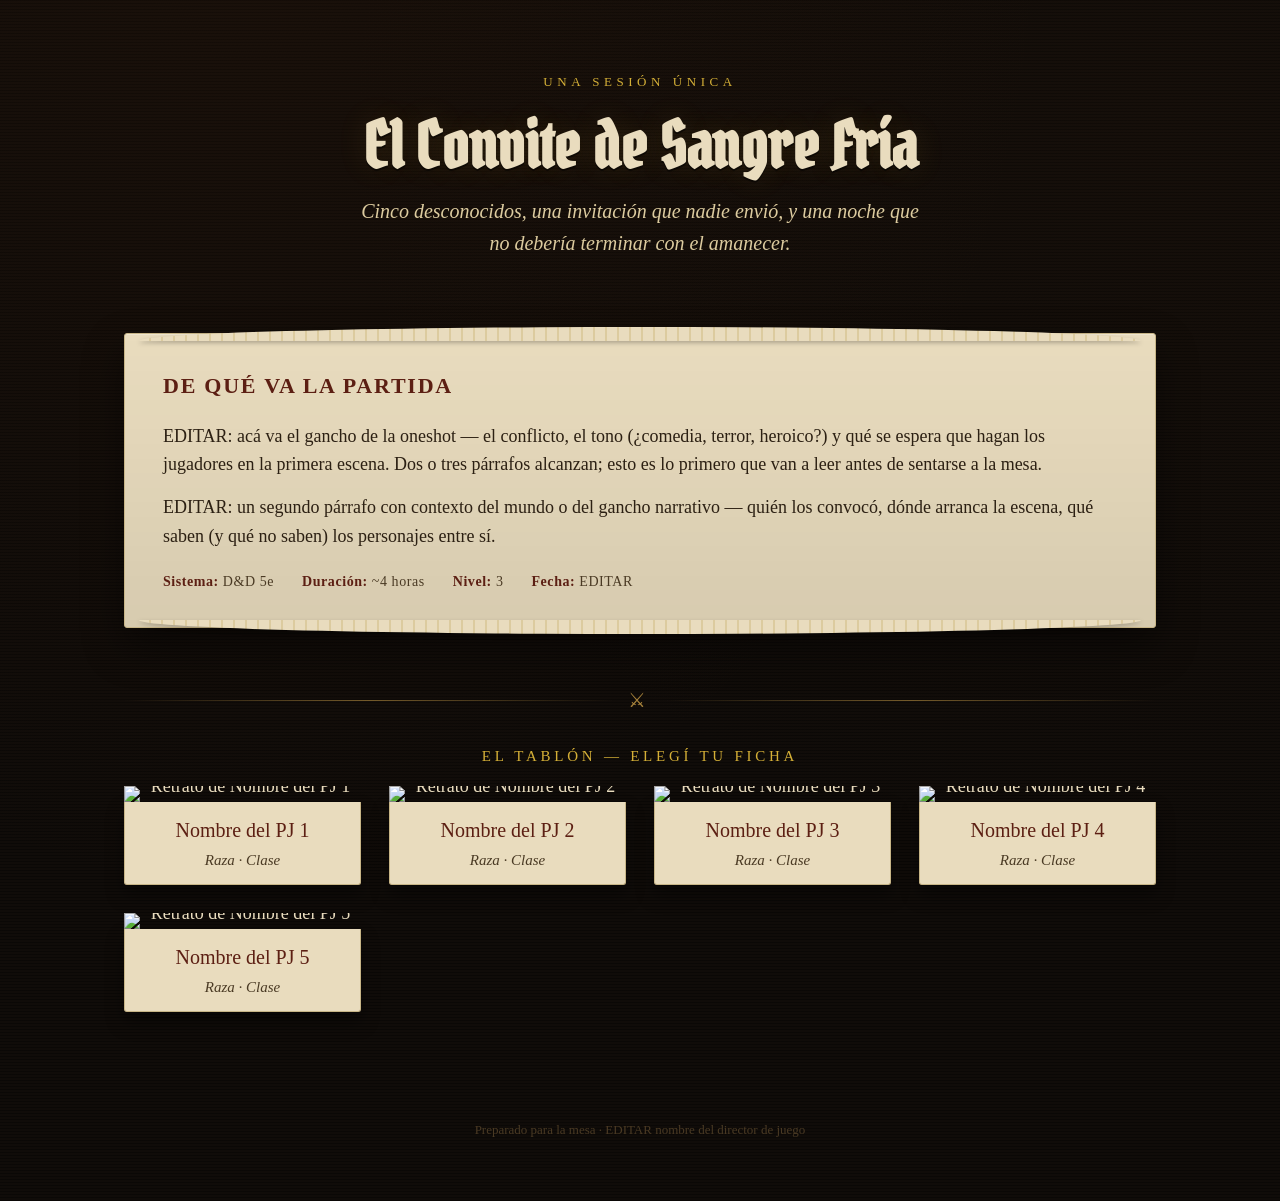
==== index.html @ 9ef28233 "Sitio de la oneshot: landing y fichas de personaje" ====
<!DOCTYPE html>
<html lang="es">
<head>
<meta charset="UTF-8">
<meta name="viewport" content="width=device-width, initial-scale=1.0">
<title>El Convite de Sangre Fría — Oneshot</title>
<link rel="stylesheet" href="style.css">
</head>
<body>

<div class="wrap">

  <header class="hero">
    <p class="eyebrow">Una sesión única</p>
    <h1>El Convite de Sangre Fría</h1>
    <p class="sub">Cinco desconocidos, una invitación que nadie envió, y una noche que no debería terminar con el amanecer.</p>
  </header>

  <section class="scroll-panel">
    <h2>De qué va la partida</h2>
    <p>
      EDITAR: acá va el gancho de la oneshot — el conflicto, el tono (¿comedia, terror, heroico?)
      y qué se espera que hagan los jugadores en la primera escena. Dos o tres párrafos alcanzan;
      esto es lo primero que van a leer antes de sentarse a la mesa.
    </p>
    <p>
      EDITAR: un segundo párrafo con contexto del mundo o del gancho narrativo — quién los convocó,
      dónde arranca la escena, qué saben (y qué no saben) los personajes entre sí.
    </p>
    <div class="meta-row">
      <span><strong>Sistema:</strong> D&D 5e</span>
      <span><strong>Duración:</strong> ~4 horas</span>
      <span><strong>Nivel:</strong> 3</span>
      <span><strong>Fecha:</strong> EDITAR</span>
    </div>
  </section>

  <div class="divider"><span class="glyph">⚔</span></div>

  <p class="board-title">El Tablón — Elegí tu ficha</p>

  <div class="board">

    <a class="pj-card" href="personajes/personaje-1.html">
      <div class="pj-portrait"><img src="assets/pj1.png" alt="Retrato de Nombre del PJ 1"></div>
      <div class="pj-infobox">
        <p class="pj-name">Nombre del PJ 1</p>
        <p class="pj-class">Raza · Clase</p>
      </div>
    </a>

    <a class="pj-card" href="personajes/personaje-2.html">
      <div class="pj-portrait"><img src="assets/pj2.png" alt="Retrato de Nombre del PJ 2"></div>
      <div class="pj-infobox">
        <p class="pj-name">Nombre del PJ 2</p>
        <p class="pj-class">Raza · Clase</p>
      </div>
    </a>

    <a class="pj-card" href="personajes/personaje-3.html">
      <div class="pj-portrait"><img src="assets/pj3.png" alt="Retrato de Nombre del PJ 3"></div>
      <div class="pj-infobox">
        <p class="pj-name">Nombre del PJ 3</p>
        <p class="pj-class">Raza · Clase</p>
      </div>
    </a>

    <a class="pj-card" href="personajes/personaje-4.html">
      <div class="pj-portrait"><img src="assets/pj4.png" alt="Retrato de Nombre del PJ 4"></div>
      <div class="pj-infobox">
        <p class="pj-name">Nombre del PJ 4</p>
        <p class="pj-class">Raza · Clase</p>
      </div>
    </a>

    <a class="pj-card" href="personajes/personaje-5.html">
      <div class="pj-portrait"><img src="assets/pj5.png" alt="Retrato de Nombre del PJ 5"></div>
      <div class="pj-infobox">
        <p class="pj-name">Nombre del PJ 5</p>
        <p class="pj-class">Raza · Clase</p>
      </div>
    </a>

  </div>

  <footer class="site-footer">
    Preparado para la mesa · EDITAR nombre del director de juego
  </footer>

</div>

</body>
</html>
---- style.css ----
/* =========================================================
   ONESHOT — Tablón del Gremio
   Sistema: madera vieja + pergamino + sello de lacre
   ========================================================= */

@import url('https://fonts.googleapis.com/css2?family=Pirata+One&family=IM+Fell+English:ital@0;1&family=IM+Fell+English+SC&display=swap');

:root{
  --void:        #100c09;
  --wood:        #1c140f;
  --wood-2:      #241a13;
  --parchment:   #e9dcbe;
  --parchment-2: #dccb9f;
  --parchment-edge: #c7b587;
  --ink:         #2c2013;
  --ink-soft:    #4a3a24;
  --oxblood:     #7d2c1c;
  --oxblood-dark:#5c1f13;
  --brass:       #a9843c;
  --brass-bright:#d4af37;

  --font-display: 'IM Fell English SC', serif;
  --font-deco:    'Pirata One', cursive;
  --font-body:    'IM Fell English', serif;

  --radius-torn: 3px;
}

*{ box-sizing:border-box; }

html{ scroll-behavior:smooth; }

body{
  margin:0;
  background-color: var(--void);
  background-image:
    radial-gradient(ellipse at 20% -10%, rgba(122,60,20,0.10), transparent 55%),
    radial-gradient(ellipse at 90% 10%, rgba(90,50,20,0.08), transparent 50%),
    repeating-linear-gradient(0deg, rgba(0,0,0,0.35) 0px, rgba(0,0,0,0.35) 1px, transparent 1px, transparent 3px);
  color: var(--parchment);
  font-family: var(--font-body);
  font-size: 18px;
  line-height: 1.6;
}

a{ color: inherit; }

.wrap{
  max-width: 1080px;
  margin: 0 auto;
  padding: 0 24px;
}

/* ---------- Focus / motion baseline ---------- */
a:focus-visible, button:focus-visible{
  outline: 2px solid var(--brass-bright);
  outline-offset: 3px;
}
@media (prefers-reduced-motion: reduce){
  *{ animation: none !important; transition: none !important; }
  html{ scroll-behavior:auto; }
}

/* ---------- Ornamento de divisores ---------- */
.divider{
  display:flex; align-items:center; gap:14px;
  margin: 8px 0 28px;
  color: var(--brass);
}
.divider::before, .divider::after{
  content:"";
  flex:1;
  height:1px;
  background: linear-gradient(90deg, transparent, var(--brass), transparent);
  opacity:.65;
}
.divider .glyph{ font-size:20px; letter-spacing:6px; }

/* =========================================================
   LANDING
   ========================================================= */

.hero{
  padding: 72px 0 40px;
  text-align:center;
  position:relative;
}
.hero .eyebrow{
  font-family: var(--font-display);
  letter-spacing: .35em;
  text-transform:uppercase;
  font-size: 13px;
  color: var(--brass-bright);
  margin: 0 0 18px;
}
.hero h1{
  font-family: var(--font-deco);
  font-size: clamp(34px, 6vw, 64px);
  line-height:1.1;
  margin: 0 0 14px;
  color: var(--parchment);
  text-shadow: 0 2px 0 rgba(0,0,0,.5), 0 0 30px rgba(212,175,55,.12);
}
.hero .sub{
  font-family: var(--font-body);
  font-style: italic;
  color: var(--parchment-2);
  max-width: 560px;
  margin: 0 auto;
  font-size: 20px;
}

.scroll-panel{
  background:
    linear-gradient(180deg, rgba(0,0,0,0) 0%, rgba(0,0,0,.08) 100%),
    var(--parchment);
  color: var(--ink);
  border-radius: var(--radius-torn);
  padding: 34px 38px;
  margin: 34px 0 56px;
  box-shadow:
    0 1px 0 rgba(255,255,255,.25) inset,
    0 18px 40px rgba(0,0,0,.45);
  position:relative;
  border: 1px solid var(--parchment-edge);
}
.scroll-panel::before, .scroll-panel::after{
  content:"";
  position:absolute; left:14px; right:14px; height:14px;
  background: repeating-linear-gradient(90deg, var(--parchment) 0 10px, var(--parchment-2) 10px 12px);
  filter: drop-shadow(0 2px 2px rgba(0,0,0,.25));
}
.scroll-panel::before{ top:-7px; border-radius: 50% 50% 0 0 / 100% 100% 0 0; }
.scroll-panel::after{ bottom:-7px; border-radius: 0 0 50% 50% / 0 0 100% 100%; }

.scroll-panel h2{
  font-family: var(--font-display);
  font-size: 22px;
  letter-spacing:.08em;
  text-transform:uppercase;
  color: var(--oxblood-dark);
  margin-top:0;
}
.scroll-panel p{ margin: 0 0 14px; }
.scroll-panel p:last-child{ margin-bottom:0; }

.meta-row{
  display:flex; flex-wrap:wrap; gap: 10px 28px;
  margin-top: 20px;
  font-family: var(--font-display);
  font-size: 14px;
  letter-spacing:.04em;
  color: var(--ink-soft);
}
.meta-row strong{ color: var(--oxblood-dark); }

/* ---------- Tablón de personajes ---------- */
.board-title{
  font-family: var(--font-display);
  text-align:center;
  text-transform:uppercase;
  letter-spacing:.25em;
  font-size:15px;
  color: var(--brass-bright);
  margin: 0 0 8px;
}

.board{
  display:grid;
  grid-template-columns: repeat(auto-fit, minmax(200px, 1fr));
  gap: 28px;
  padding: 10px 0 80px;
}

.pj-card{
  display:block;
  text-align:center;
  text-decoration:none;
  color: var(--parchment);
  transition: transform .18s ease;
}
.pj-card:hover, .pj-card:focus-visible{
  transform: translateY(-6px);
}

.pj-portrait{
  width: 100%;
  margin: 0 0 0;
  line-height: 0;
}
.pj-portrait img{ width:100%; height:auto; display:block; }

.pj-infobox{
  background: var(--parchment);
  color: var(--ink);
  border: 1px solid var(--parchment-edge);
  border-top: none;
  border-radius: 0 0 var(--radius-torn) var(--radius-torn);
  padding: 12px 14px;
  box-shadow: 0 10px 18px rgba(0,0,0,.4);
}
.pj-name{
  font-family: var(--font-display);
  font-size: 20px;
  margin: 0 0 2px;
  color: var(--oxblood-dark);
}
.pj-class{
  font-size: 15px;
  font-style: italic;
  color: var(--ink-soft);
  margin: 0;
}

footer.site-footer{
  text-align:center;
  padding: 28px 0 60px;
  color: var(--ink-soft);
  font-size: 13px;
}
footer.site-footer a{ text-decoration:none; border-bottom:1px dotted var(--brass); }

/* =========================================================
   FICHA DE PERSONAJE
   ========================================================= */

.back-link{
  display:inline-flex; align-items:center; gap:8px;
  font-family: var(--font-display);
  font-size: 13px;
  letter-spacing:.1em;
  text-transform:uppercase;
  text-decoration:none;
  color: var(--brass-bright);
  margin: 26px 0 10px;
}
.back-link:hover{ color: var(--parchment); }

.sheet-header{
  max-width: 320px;
  margin: 28px 0 10px;
}
.sheet-portrait{
  width: 100%;
  line-height: 0;
}
.sheet-portrait img{ width:100%; height:auto; display:block; }

.sheet-heading{
  background: var(--parchment);
  color: var(--ink);
  border: 1px solid var(--parchment-edge);
  border-top: none;
  border-radius: 0 0 var(--radius-torn) var(--radius-torn);
  padding: 16px 24px;
  box-shadow: 0 10px 20px rgba(0,0,0,.35);
}
.sheet-heading h1{
  font-family: var(--font-deco);
  font-size: clamp(26px, 4vw, 38px);
  margin: 0 0 4px;
  color: var(--oxblood-dark);
}
.sheet-heading .race-class{
  font-family: var(--font-display);
  font-size: 17px;
  color: var(--ink-soft);
  margin: 0;
}

.sheet-panel{
  background: var(--parchment);
  color: var(--ink);
  border-radius: var(--radius-torn);
  border: 1px solid var(--parchment-edge);
  padding: 28px 30px;
  margin: 22px 0;
  box-shadow: 0 14px 30px rgba(0,0,0,.4);
}
.sheet-panel h2{
  font-family: var(--font-display);
  text-transform: uppercase;
  letter-spacing:.1em;
  font-size: 18px;
  color: var(--oxblood-dark);
  margin: 0 0 18px;
  border-bottom: 1px solid var(--parchment-edge);
  padding-bottom: 10px;
}

/* --- Medallones de característica --- */
.abilities{
  display:grid;
  grid-template-columns: repeat(auto-fit, minmax(84px, 1fr));
  gap: 16px;
  text-align:center;
}
.ability-medal{
  background: radial-gradient(circle at 35% 30%, #f1e6c8, var(--parchment-2) 70%);
  border: 2px solid var(--brass);
  border-radius: 50%;
  aspect-ratio: 1;
  display:flex; flex-direction:column; align-items:center; justify-content:center;
  box-shadow: inset 0 0 0 3px rgba(0,0,0,.05), 0 3px 6px rgba(0,0,0,.25);
}
.ability-medal .label{
  font-family: var(--font-display);
  font-size: 12px;
  letter-spacing:.08em;
  color: var(--oxblood-dark);
}
.ability-medal .score{
  font-family: var(--font-display);
  font-size: 26px;
  font-weight:700;
  line-height:1.1;
}
.ability-medal .mod{
  font-size: 13px;
  color: var(--ink-soft);
}

/* --- Grillas de datos (tiradas de salvación, habilidades, stats vitales) --- */
.stat-row{
  display:flex; flex-wrap:wrap; gap: 14px 34px;
  margin-bottom: 6px;
}
.stat-chip{
  min-width: 90px;
}
.stat-chip .label{
  font-family: var(--font-display);
  font-size: 11px;
  letter-spacing:.1em;
  text-transform:uppercase;
  color: var(--ink-soft);
  display:block;
}
.stat-chip .value{
  font-family: var(--font-display);
  font-size: 22px;
  color: var(--oxblood-dark);
}

.two-col{
  display:grid;
  grid-template-columns: repeat(auto-fit, minmax(220px, 1fr));
  gap: 8px 32px;
}
.list-plain{ list-style:none; margin:0; padding:0; }
.list-plain li{
  padding: 7px 0;
  border-bottom: 1px dotted var(--parchment-edge);
  display:flex; justify-content:space-between; gap: 10px;
}
.list-plain li:last-child{ border-bottom:none; }

.lore p{ margin: 0 0 14px; }
.lore p:last-child{ margin-bottom:0; }

.tag-row{ display:flex; flex-wrap:wrap; gap:8px; margin-top:6px; }
.tag{
  font-family: var(--font-display);
  font-size: 11px;
  letter-spacing:.05em;
  text-transform:uppercase;
  background: var(--oxblood-dark);
  color: var(--parchment);
  padding: 5px 11px;
  border-radius: 20px;
}

.item-card{
  border: 1px solid var(--parchment-edge);
  border-radius: var(--radius-torn);
  padding: 14px 16px;
  margin-bottom: 12px;
  background: rgba(0,0,0,.03);
}
.item-card:last-child{ margin-bottom:0; }
.item-card .item-name{
  font-family: var(--font-display);
  color: var(--oxblood-dark);
  font-size: 16px;
  display:block;
  margin-bottom: 4px;
}
.item-card .item-meta{
  font-size: 13px;
  color: var(--ink-soft);
  font-style: italic;
}

.placeholder-note code{
  background: rgba(0,0,0,.3);
  padding: 1px 6px;
  border-radius: 3px;
  font-family: var(--font-body);
}
.placeholder-note{
  font-size: 13px;
  color: var(--brass-bright);
  font-style: italic;
  background: rgba(0,0,0,.25);
  border: 1px dashed var(--brass);
  border-radius: var(--radius-torn);
  padding: 10px 14px;
  margin: 0 0 22px;
}

@media (max-width: 560px){
  body{ font-size: 16.5px; }
  .sheet-header{ text-align:center; justify-content:center; }
  .sheet-panel{ padding: 22px 18px; }
}
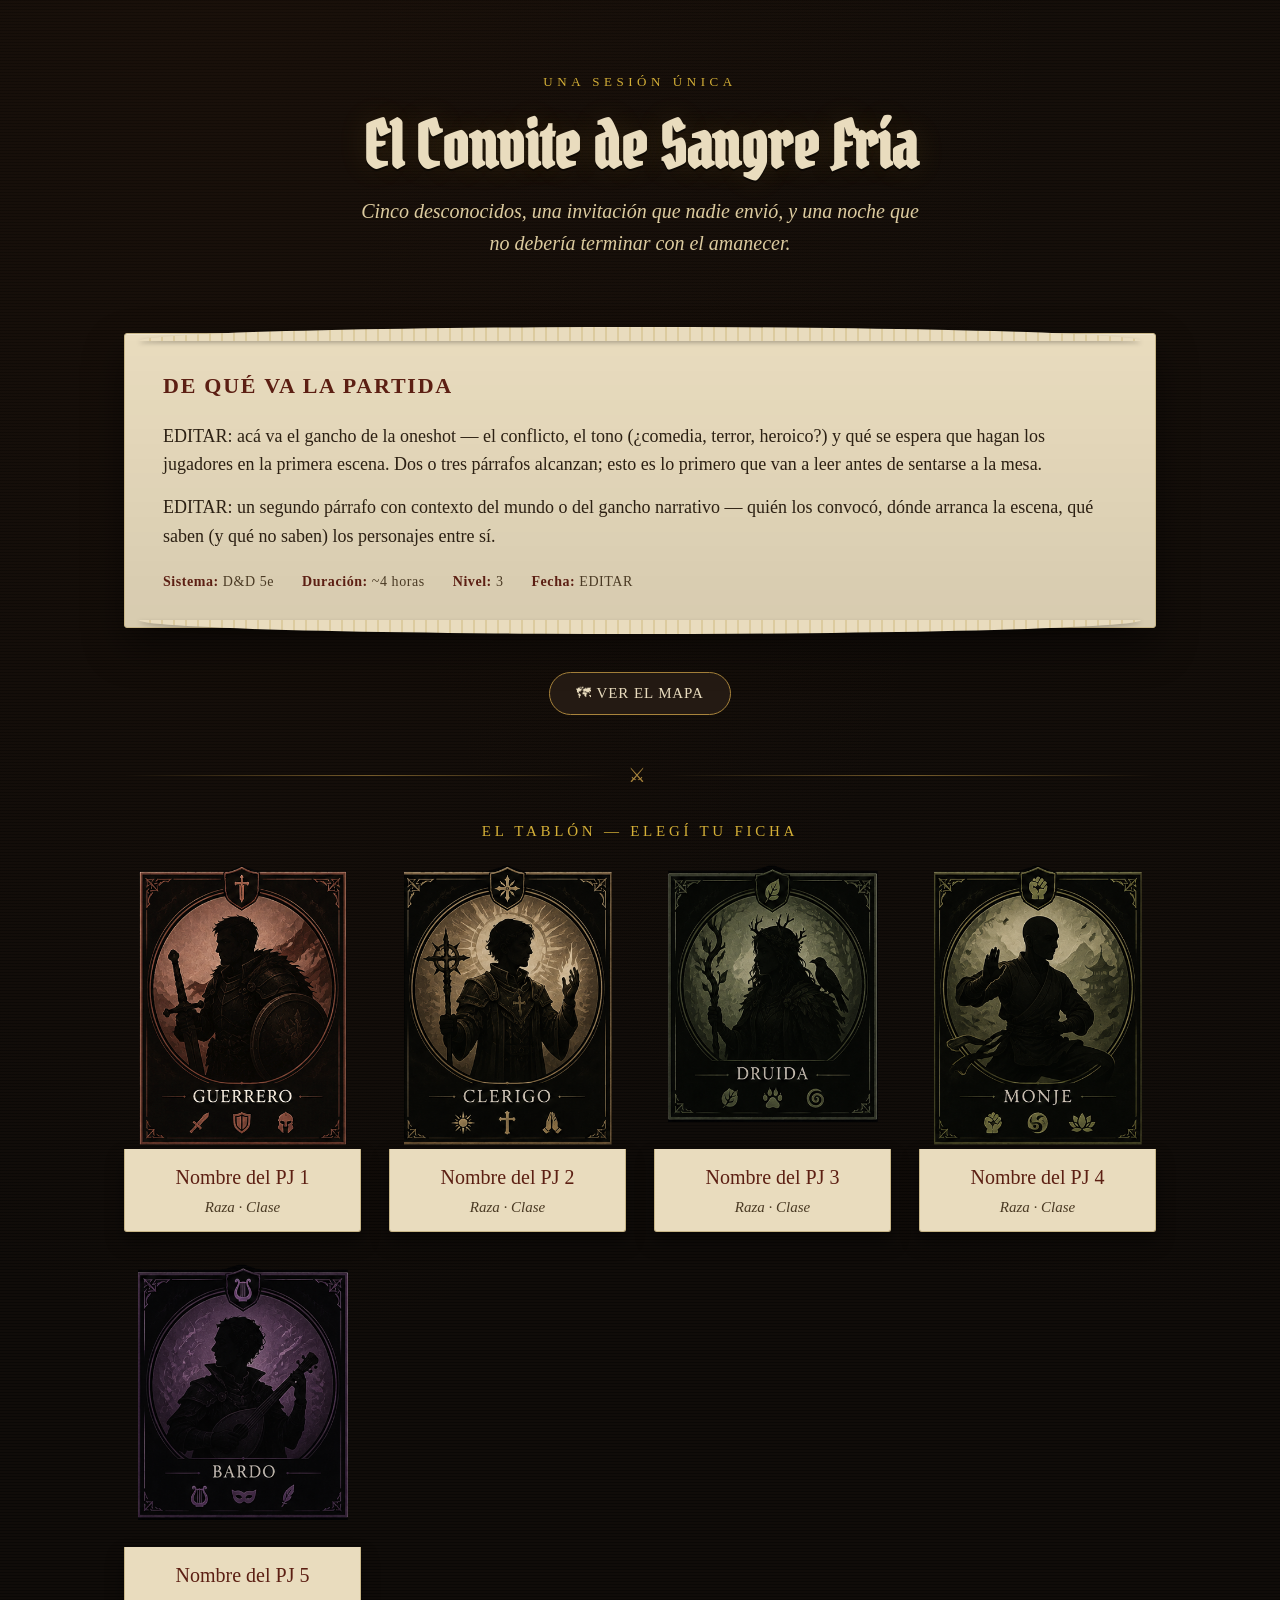
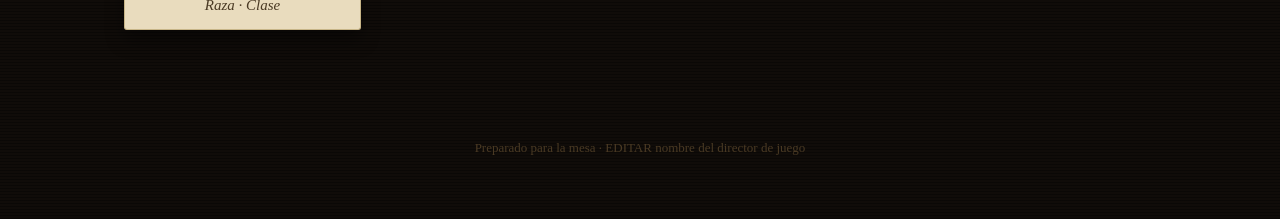
==== commit 915de84f: "Agregue mapa y arreglo de tipografía" ====
--- a/index.html
+++ b/index.html
@@ -4,6 +4,7 @@
 <meta charset="UTF-8">
 <meta name="viewport" content="width=device-width, initial-scale=1.0">
 <title>El Convite de Sangre Fría — Oneshot</title>
+<link rel="icon" type="image/png" href="assets/favicon.png">
 <link rel="stylesheet" href="style.css">
 </head>
 <body>
@@ -34,6 +35,10 @@
       <span><strong>Fecha:</strong> EDITAR</span>
     </div>
   </section>
+
+  <div class="map-trigger-wrap">
+    <button class="map-trigger" id="mapTrigger" type="button">🗺 Ver el mapa</button>
+  </div>
 
   <div class="divider"><span class="glyph">⚔</span></div>
 
@@ -89,5 +94,31 @@
 
 </div>
 
+<div class="map-modal-overlay hidden" id="mapOverlay">
+  <div class="map-modal">
+    <button class="map-modal-close" id="mapClose" type="button" aria-label="Cerrar mapa">×</button>
+    <img src="assets/mapa.svg" alt="Mapa de la región de la oneshot" id="mapImage">
+    <p class="map-modal-caption">EDITAR — pie de foto o leyenda del mapa</p>
+  </div>
+</div>
+
+<script>
+  var overlay = document.getElementById('mapOverlay');
+  var trigger = document.getElementById('mapTrigger');
+  var closeBtn = document.getElementById('mapClose');
+
+  function openMap(){ overlay.classList.remove('hidden'); }
+  function closeMap(){ overlay.classList.add('hidden'); }
+
+  trigger.addEventListener('click', openMap);
+  closeBtn.addEventListener('click', closeMap);
+  overlay.addEventListener('click', function(e){
+    if(e.target === overlay){ closeMap(); }
+  });
+  document.addEventListener('keydown', function(e){
+    if(e.key === 'Escape'){ closeMap(); }
+  });
+</script>
+
 </body>
 </html>
--- a/style.css
+++ b/style.css
@@ -3,7 +3,7 @@
    Sistema: madera vieja + pergamino + sello de lacre
    ========================================================= */
 
-@import url('https://fonts.googleapis.com/css2?family=Pirata+One&family=IM+Fell+English:ital@0;1&family=IM+Fell+English+SC&display=swap');
+@import url('https://fonts.googleapis.com/css2?family=Pirata+One&family=IM+Fell+English:ital@0;1&family=IM+Fell+English+SC&family=Vollkorn:ital,wght@0,400;0,600;1,400&display=swap');
 
 :root{
   --void:        #100c09;
@@ -22,6 +22,7 @@
   --font-display: 'IM Fell English SC', serif;
   --font-deco:    'Pirata One', cursive;
   --font-body:    'IM Fell English', serif;
+  --font-data:    'Vollkorn', serif;
 
   --radius-torn: 3px;
 }
@@ -212,6 +213,77 @@
   margin: 0;
 }
 
+/* ---------- Mapa (ventana modal) ---------- */
+.map-trigger-wrap{
+  text-align:center;
+  margin: -12px 0 44px;
+}
+.map-trigger{
+  display:inline-flex; align-items:center; gap:10px;
+  font-family: var(--font-display);
+  font-size: 15px;
+  letter-spacing:.06em;
+  text-transform:uppercase;
+  color: var(--parchment);
+  background: var(--wood-2);
+  border: 1px solid var(--brass);
+  border-radius: 30px;
+  padding: 12px 26px;
+  cursor:pointer;
+  transition: background .15s ease, transform .15s ease;
+}
+.map-trigger:hover{ background: var(--oxblood-dark); transform: translateY(-2px); }
+
+.map-modal-overlay{
+  position: fixed;
+  inset: 0;
+  background: rgba(6,4,2,.82);
+  display:flex;
+  align-items:center;
+  justify-content:center;
+  padding: 24px;
+  z-index: 100;
+}
+.map-modal-overlay.hidden{ display:none; }
+
+.map-modal{
+  position:relative;
+  max-width: min(900px, 92vw);
+  max-height: 88vh;
+  background: var(--parchment);
+  border: 1px solid var(--parchment-edge);
+  border-radius: var(--radius-torn);
+  padding: 14px;
+  box-shadow: 0 30px 60px rgba(0,0,0,.6);
+}
+.map-modal img{
+  display:block;
+  max-width: 100%;
+  max-height: 78vh;
+  margin: 0 auto;
+}
+.map-modal-close{
+  position:absolute;
+  top: -16px; right: -16px;
+  width: 38px; height: 38px;
+  border-radius: 50%;
+  background: var(--oxblood-dark);
+  color: var(--parchment);
+  border: 2px solid var(--brass);
+  font-family: var(--font-display);
+  font-size: 18px;
+  line-height: 1;
+  cursor:pointer;
+  display:flex; align-items:center; justify-content:center;
+}
+.map-modal-caption{
+  text-align:center;
+  font-family: var(--font-display);
+  font-size: 13px;
+  color: var(--ink-soft);
+  margin-top: 10px;
+}
+
 footer.site-footer{
   text-align:center;
   padding: 28px 0 60px;
@@ -310,13 +382,14 @@
   color: var(--oxblood-dark);
 }
 .ability-medal .score{
-  font-family: var(--font-display);
-  font-size: 26px;
+  font-family: var(--font-data);
+  font-size: 28px;
   font-weight:700;
   line-height:1.1;
 }
 .ability-medal .mod{
-  font-size: 13px;
+  font-family: var(--font-data);
+  font-size: 14px;
   color: var(--ink-soft);
 }
 
@@ -337,8 +410,9 @@
   display:block;
 }
 .stat-chip .value{
-  font-family: var(--font-display);
-  font-size: 22px;
+  font-family: var(--font-data);
+  font-weight: 600;
+  font-size: 23px;
   color: var(--oxblood-dark);
 }
 
@@ -347,7 +421,7 @@
   grid-template-columns: repeat(auto-fit, minmax(220px, 1fr));
   gap: 8px 32px;
 }
-.list-plain{ list-style:none; margin:0; padding:0; }
+.list-plain{ list-style:none; margin:0; padding:0; font-family: var(--font-data); font-size: 16px; }
 .list-plain li{
   padding: 7px 0;
   border-bottom: 1px dotted var(--parchment-edge);
@@ -361,7 +435,7 @@
 .tag-row{ display:flex; flex-wrap:wrap; gap:8px; margin-top:6px; }
 .tag{
   font-family: var(--font-display);
-  font-size: 11px;
+  font-size: 12px;
   letter-spacing:.05em;
   text-transform:uppercase;
   background: var(--oxblood-dark);
@@ -381,12 +455,13 @@
 .item-card .item-name{
   font-family: var(--font-display);
   color: var(--oxblood-dark);
-  font-size: 16px;
+  font-size: 17px;
   display:block;
   margin-bottom: 4px;
 }
 .item-card .item-meta{
-  font-size: 13px;
+  font-family: var(--font-data);
+  font-size: 16px;
   color: var(--ink-soft);
   font-style: italic;
 }
@@ -395,10 +470,11 @@
   background: rgba(0,0,0,.3);
   padding: 1px 6px;
   border-radius: 3px;
-  font-family: var(--font-body);
+  font-family: var(--font-data);
 }
 .placeholder-note{
-  font-size: 13px;
+  font-family: var(--font-data);
+  font-size: 14px;
   color: var(--brass-bright);
   font-style: italic;
   background: rgba(0,0,0,.25);
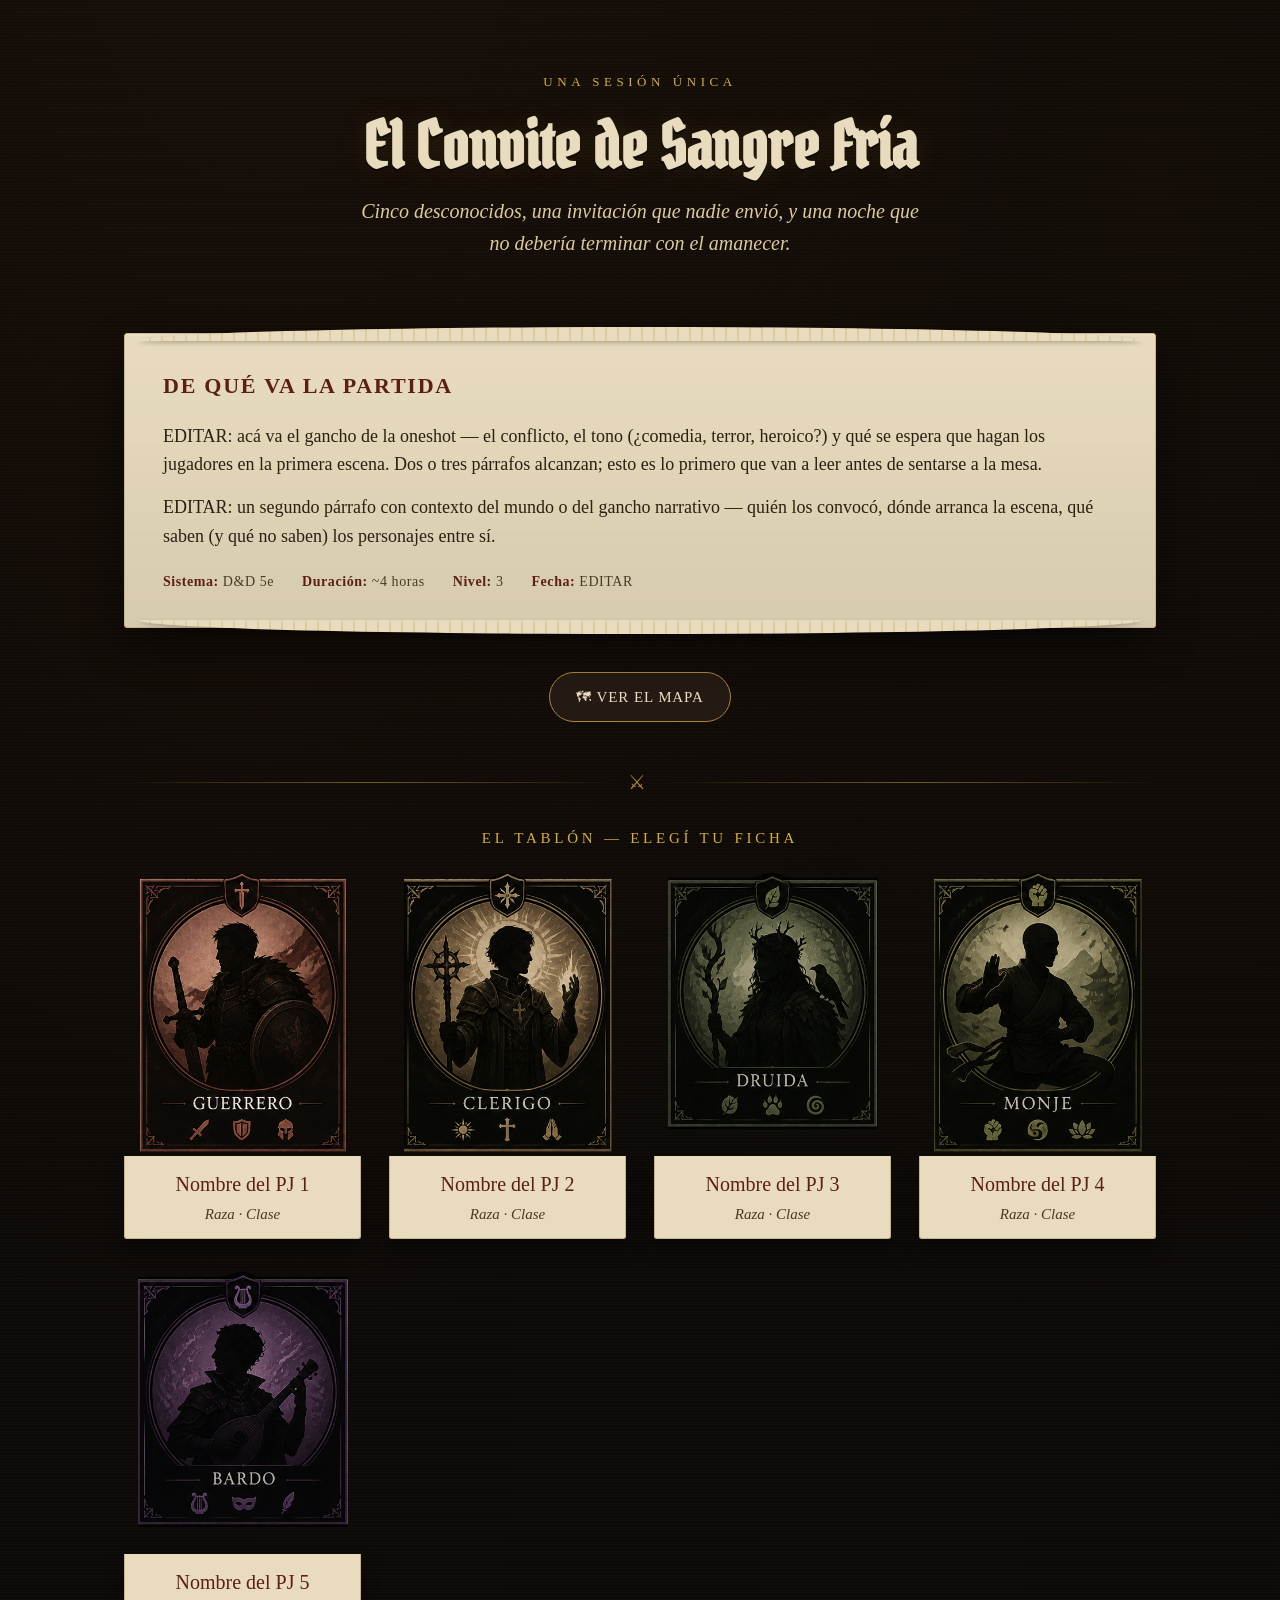
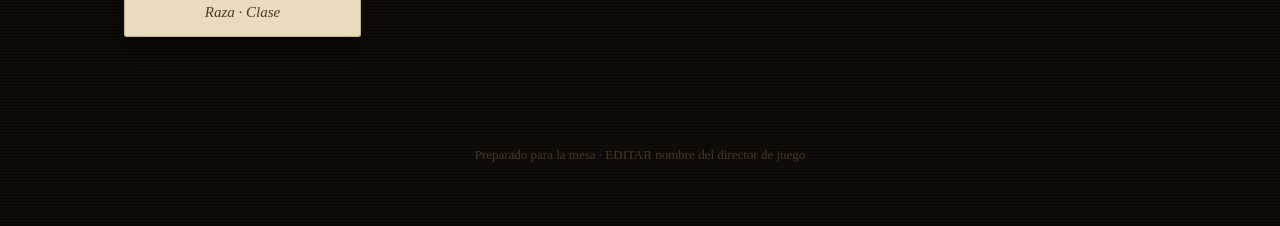
==== commit f4f45c98: "agregado placeholder de mapa modal" ====
--- a/index.html
+++ b/index.html
@@ -37,7 +37,7 @@
   </section>
 
   <div class="map-trigger-wrap">
-    <button class="map-trigger" id="mapTrigger" type="button">🗺 Ver el mapa</button>
+    <a class="map-trigger" href="mapa.html">🗺 Ver el mapa</a>
   </div>
 
   <div class="divider"><span class="glyph">⚔</span></div>
@@ -94,31 +94,5 @@
 
 </div>
 
-<div class="map-modal-overlay hidden" id="mapOverlay">
-  <div class="map-modal">
-    <button class="map-modal-close" id="mapClose" type="button" aria-label="Cerrar mapa">×</button>
-    <img src="assets/mapa.svg" alt="Mapa de la región de la oneshot" id="mapImage">
-    <p class="map-modal-caption">EDITAR — pie de foto o leyenda del mapa</p>
-  </div>
-</div>
-
-<script>
-  var overlay = document.getElementById('mapOverlay');
-  var trigger = document.getElementById('mapTrigger');
-  var closeBtn = document.getElementById('mapClose');
-
-  function openMap(){ overlay.classList.remove('hidden'); }
-  function closeMap(){ overlay.classList.add('hidden'); }
-
-  trigger.addEventListener('click', openMap);
-  closeBtn.addEventListener('click', closeMap);
-  overlay.addEventListener('click', function(e){
-    if(e.target === overlay){ closeMap(); }
-  });
-  document.addEventListener('keydown', function(e){
-    if(e.key === 'Escape'){ closeMap(); }
-  });
-</script>
-
 </body>
 </html>
--- a/style.css
+++ b/style.css
@@ -213,7 +213,7 @@
   margin: 0;
 }
 
-/* ---------- Mapa (ventana modal) ---------- */
+/* ---------- Enlace al mapa (landing) ---------- */
 .map-trigger-wrap{
   text-align:center;
   margin: -12px 0 44px;
@@ -229,59 +229,33 @@
   border: 1px solid var(--brass);
   border-radius: 30px;
   padding: 12px 26px;
+  text-decoration:none;
   cursor:pointer;
   transition: background .15s ease, transform .15s ease;
 }
 .map-trigger:hover{ background: var(--oxblood-dark); transform: translateY(-2px); }
 
-.map-modal-overlay{
-  position: fixed;
-  inset: 0;
-  background: rgba(6,4,2,.82);
-  display:flex;
-  align-items:center;
-  justify-content:center;
-  padding: 24px;
-  z-index: 100;
-}
-.map-modal-overlay.hidden{ display:none; }
-
-.map-modal{
-  position:relative;
-  max-width: min(900px, 92vw);
-  max-height: 88vh;
+/* ---------- Página del mapa ---------- */
+.map-frame{
   background: var(--parchment);
   border: 1px solid var(--parchment-edge);
   border-radius: var(--radius-torn);
-  padding: 14px;
-  box-shadow: 0 30px 60px rgba(0,0,0,.6);
-}
-.map-modal img{
+  padding: 16px;
+  box-shadow: 0 18px 40px rgba(0,0,0,.45);
+  margin: 20px 0 8px;
+}
+.map-frame img{
   display:block;
-  max-width: 100%;
-  max-height: 78vh;
-  margin: 0 auto;
-}
-.map-modal-close{
-  position:absolute;
-  top: -16px; right: -16px;
-  width: 38px; height: 38px;
-  border-radius: 50%;
-  background: var(--oxblood-dark);
-  color: var(--parchment);
-  border: 2px solid var(--brass);
-  font-family: var(--font-display);
-  font-size: 18px;
-  line-height: 1;
-  cursor:pointer;
-  display:flex; align-items:center; justify-content:center;
-}
-.map-modal-caption{
-  text-align:center;
-  font-family: var(--font-display);
-  font-size: 13px;
-  color: var(--ink-soft);
-  margin-top: 10px;
+  width: 100%;
+  height: auto;
+  border-radius: 2px;
+}
+.map-caption{
+  text-align:center;
+  font-family: var(--font-display);
+  font-size: 14px;
+  color: var(--parchment-2);
+  margin: 4px 0 30px;
 }
 
 footer.site-footer{
